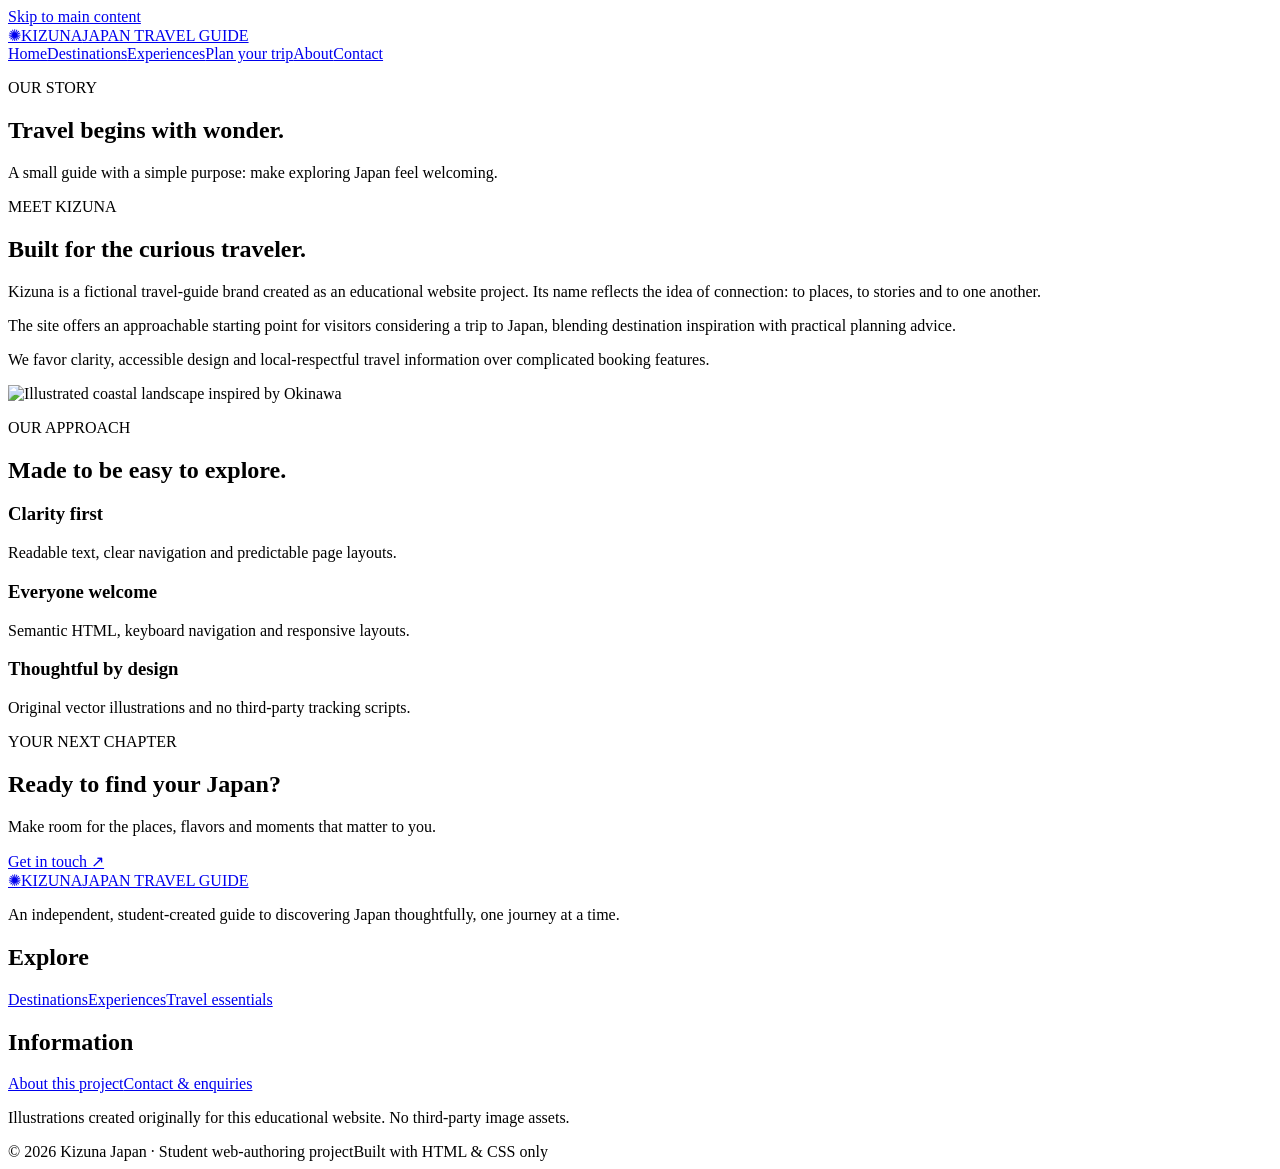
==== about.html @ d8e3e2d5 "Add files via upload" ====
<!doctype html>
<html lang="en"><head><meta charset="utf-8"><meta name="viewport" content="width=device-width,initial-scale=1"><meta name="description" content="Learn about Kizuna Japan, an educational tourism website designed for accessible browsing."><title>About | Kizuna Japan</title><link rel="stylesheet" href="assets/css/styles.css"><link rel="icon" type="image/svg+xml" href="assets/images/favicon.svg"></head>
<body><a class="skip" href="#main">Skip to main content</a><header class="site-header"><div class="container nav-container"><a class="brand" href="index.html" aria-label="Kizuna Japan home"><span class="brand-mark" aria-hidden="true">✺</span><span>KIZUNA<span class="brand-sub">JAPAN TRAVEL GUIDE</span></span></a><nav class="nav" aria-label="Main navigation"><a href="index.html">Home</a><a href="destinations.html">Destinations</a><a href="experiences.html">Experiences</a><a href="plan.html">Plan your trip</a><a href="about.html" aria-current="page" class="active">About</a><a href="contact.html">Contact</a></nav></div></header><main id="main"><section class="page-banner"><div class="container"><p class="eyebrow">OUR STORY</p><h1>Travel begins with wonder.</h1><p class="lead">A small guide with a simple purpose: make exploring Japan feel welcoming.</p></div></section><section class="section"><div class="container split"><div><p class="eyebrow">MEET KIZUNA</p><h2>Built for the curious traveler.</h2><p>Kizuna is a fictional travel-guide brand created as an educational website project. Its name reflects the idea of connection: to places, to stories and to one another.</p><p>The site offers an approachable starting point for visitors considering a trip to Japan, blending destination inspiration with practical planning advice.</p><p>We favor clarity, accessible design and local-respectful travel information over complicated booking features.</p></div><img class="split-image" src="assets/images/okinawa.svg" alt="Illustrated coastal landscape inspired by Okinawa" width="1200" height="800" loading="lazy"></div></section><section class="section soft"><div class="container"><div class="section-head"><div><p class="eyebrow">OUR APPROACH</p><h2>Made to be easy to explore.</h2></div></div><div class="values"><article><h3>Clarity first</h3><p>Readable text, clear navigation and predictable page layouts.</p></article><article><h3>Everyone welcome</h3><p>Semantic HTML, keyboard navigation and responsive layouts.</p></article><article><h3>Thoughtful by design</h3><p>Original vector illustrations and no third-party tracking scripts.</p></article></div></div></section><section class="cta-section"><div class="container cta-inner"><div><p class="eyebrow">YOUR NEXT CHAPTER</p><h2>Ready to find your Japan?</h2><p>Make room for the places, flavors and moments that matter to you.</p></div><a class="btn btn-light" href="contact.html">Get in touch <span aria-hidden="true">↗</span></a></div></section></main><footer class="site-footer"><div class="container footer-grid"><div><a class="brand footer-brand" href="index.html"><span class="brand-mark" aria-hidden="true">✺</span><span>KIZUNA<span class="brand-sub">JAPAN TRAVEL GUIDE</span></span></a><p>An independent, student-created guide to discovering Japan thoughtfully, one journey at a time.</p></div><div><h2>Explore</h2><a href="destinations.html">Destinations</a><a href="experiences.html">Experiences</a><a href="plan.html">Travel essentials</a></div><div><h2>Information</h2><a href="about.html">About this project</a><a href="contact.html">Contact & enquiries</a><p class="fine">Illustrations created originally for this educational website. No third-party image assets.</p></div></div><div class="container footer-bottom"><span>© 2026 Kizuna Japan · Student web-authoring project</span><span>Built with HTML & CSS only</span></div></footer></body></html>
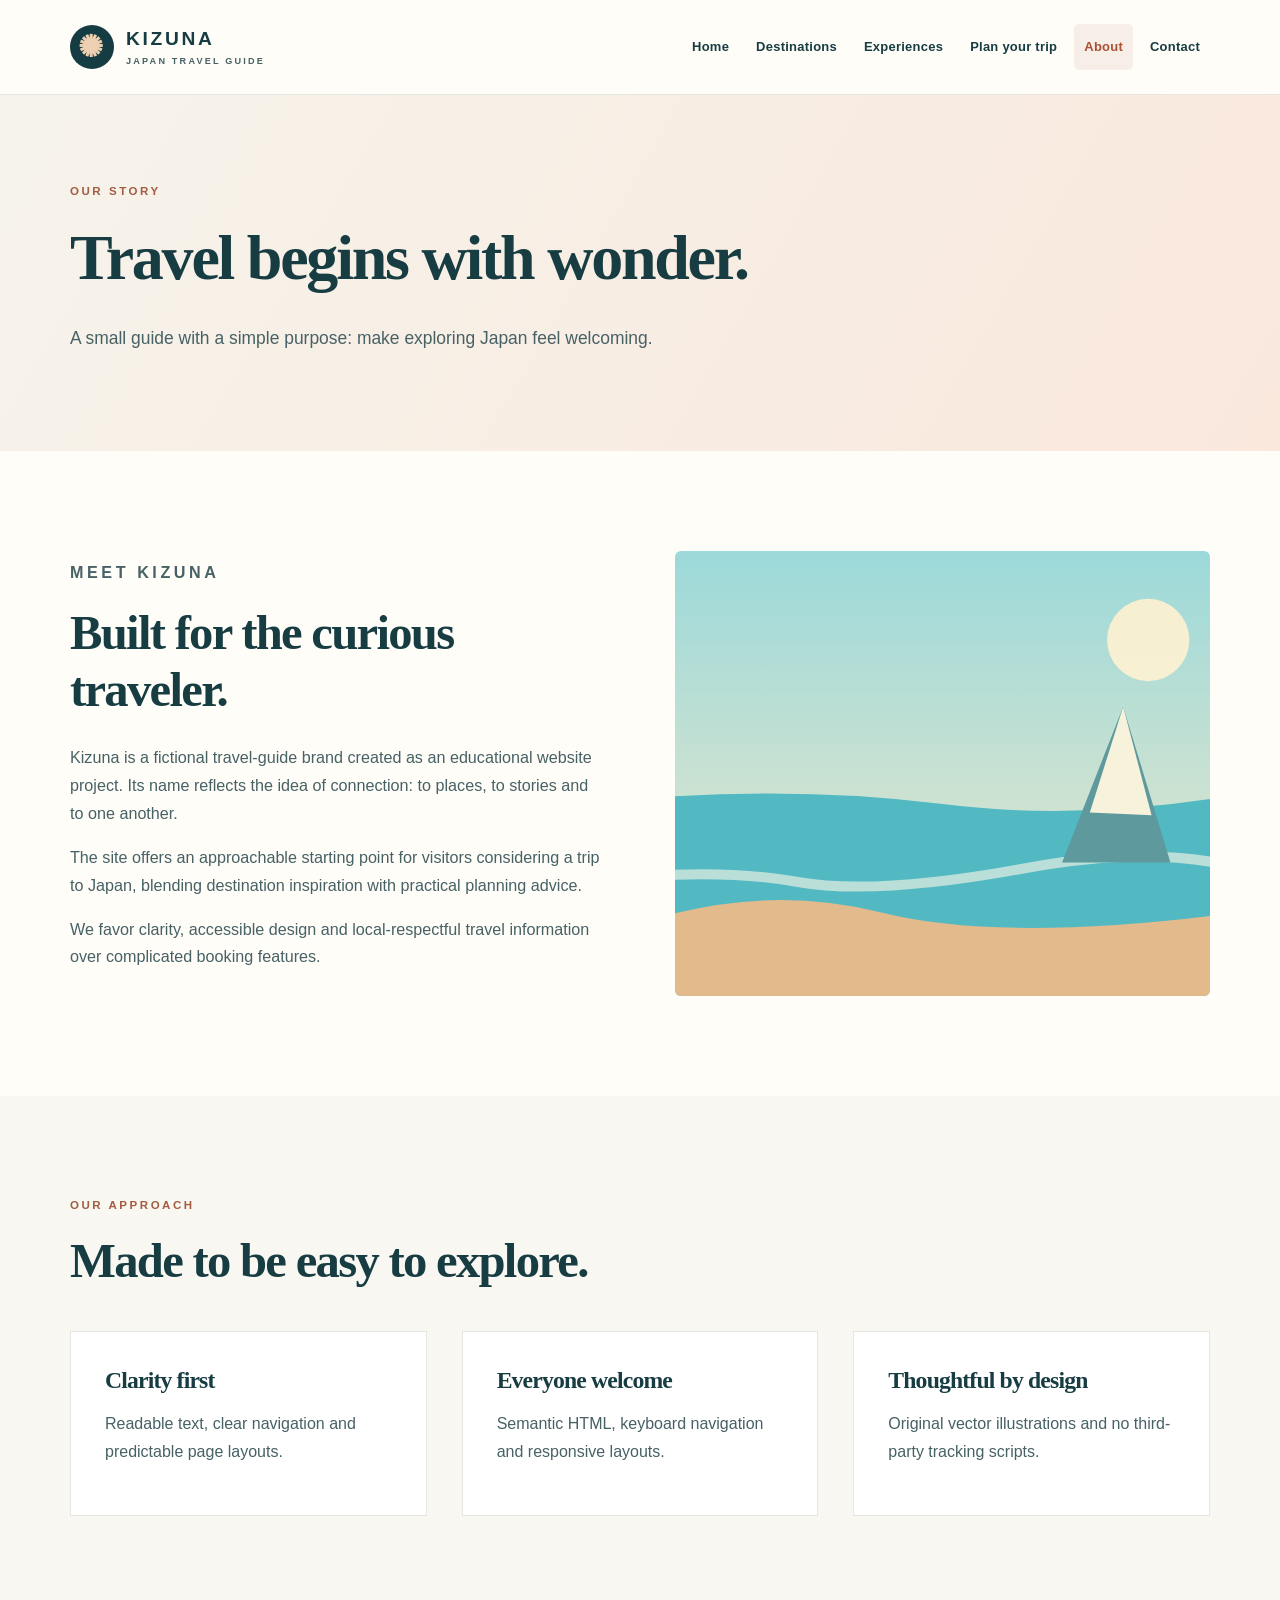
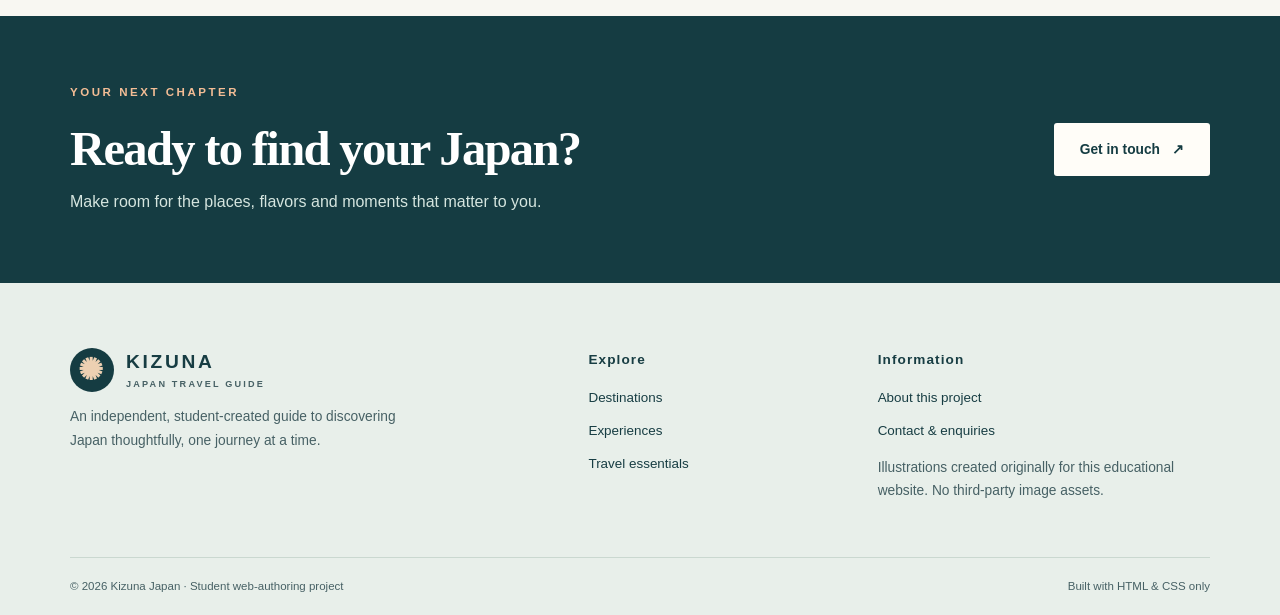
==== commit 0e920a17: "Fix GitHub Pages asset paths across site pages Co-authored-by: usama-bin-safder <248262646+usama-bin" ====
--- a/about.html
+++ b/about.html
@@ -1,3 +1,3 @@
 <!doctype html>
-<html lang="en"><head><meta charset="utf-8"><meta name="viewport" content="width=device-width,initial-scale=1"><meta name="description" content="Learn about Kizuna Japan, an educational tourism website designed for accessible browsing."><title>About | Kizuna Japan</title><link rel="stylesheet" href="assets/css/styles.css"><link rel="icon" type="image/svg+xml" href="assets/images/favicon.svg"></head>
-<body><a class="skip" href="#main">Skip to main content</a><header class="site-header"><div class="container nav-container"><a class="brand" href="index.html" aria-label="Kizuna Japan home"><span class="brand-mark" aria-hidden="true">✺</span><span>KIZUNA<span class="brand-sub">JAPAN TRAVEL GUIDE</span></span></a><nav class="nav" aria-label="Main navigation"><a href="index.html">Home</a><a href="destinations.html">Destinations</a><a href="experiences.html">Experiences</a><a href="plan.html">Plan your trip</a><a href="about.html" aria-current="page" class="active">About</a><a href="contact.html">Contact</a></nav></div></header><main id="main"><section class="page-banner"><div class="container"><p class="eyebrow">OUR STORY</p><h1>Travel begins with wonder.</h1><p class="lead">A small guide with a simple purpose: make exploring Japan feel welcoming.</p></div></section><section class="section"><div class="container split"><div><p class="eyebrow">MEET KIZUNA</p><h2>Built for the curious traveler.</h2><p>Kizuna is a fictional travel-guide brand created as an educational website project. Its name reflects the idea of connection: to places, to stories and to one another.</p><p>The site offers an approachable starting point for visitors considering a trip to Japan, blending destination inspiration with practical planning advice.</p><p>We favor clarity, accessible design and local-respectful travel information over complicated booking features.</p></div><img class="split-image" src="assets/images/okinawa.svg" alt="Illustrated coastal landscape inspired by Okinawa" width="1200" height="800" loading="lazy"></div></section><section class="section soft"><div class="container"><div class="section-head"><div><p class="eyebrow">OUR APPROACH</p><h2>Made to be easy to explore.</h2></div></div><div class="values"><article><h3>Clarity first</h3><p>Readable text, clear navigation and predictable page layouts.</p></article><article><h3>Everyone welcome</h3><p>Semantic HTML, keyboard navigation and responsive layouts.</p></article><article><h3>Thoughtful by design</h3><p>Original vector illustrations and no third-party tracking scripts.</p></article></div></div></section><section class="cta-section"><div class="container cta-inner"><div><p class="eyebrow">YOUR NEXT CHAPTER</p><h2>Ready to find your Japan?</h2><p>Make room for the places, flavors and moments that matter to you.</p></div><a class="btn btn-light" href="contact.html">Get in touch <span aria-hidden="true">↗</span></a></div></section></main><footer class="site-footer"><div class="container footer-grid"><div><a class="brand footer-brand" href="index.html"><span class="brand-mark" aria-hidden="true">✺</span><span>KIZUNA<span class="brand-sub">JAPAN TRAVEL GUIDE</span></span></a><p>An independent, student-created guide to discovering Japan thoughtfully, one journey at a time.</p></div><div><h2>Explore</h2><a href="destinations.html">Destinations</a><a href="experiences.html">Experiences</a><a href="plan.html">Travel essentials</a></div><div><h2>Information</h2><a href="about.html">About this project</a><a href="contact.html">Contact & enquiries</a><p class="fine">Illustrations created originally for this educational website. No third-party image assets.</p></div></div><div class="container footer-bottom"><span>© 2026 Kizuna Japan · Student web-authoring project</span><span>Built with HTML & CSS only</span></div></footer></body></html>+<html lang="en"><head><meta charset="utf-8"><meta name="viewport" content="width=device-width,initial-scale=1"><meta name="description" content="Learn about Kizuna Japan, an educational tourism website designed for accessible browsing."><title>About | Kizuna Japan</title><link rel="stylesheet" href="styles.css"><link rel="icon" type="image/svg+xml" href="favicon.svg"></head>
+<body><a class="skip" href="#main">Skip to main content</a><header class="site-header"><div class="container nav-container"><a class="brand" href="index.html" aria-label="Kizuna Japan home"><span class="brand-mark" aria-hidden="true">✺</span><span>KIZUNA<span class="brand-sub">JAPAN TRAVEL GUIDE</span></span></a><nav class="nav" aria-label="Main navigation"><a href="index.html">Home</a><a href="destinations.html">Destinations</a><a href="experiences.html">Experiences</a><a href="plan.html">Plan your trip</a><a href="about.html" aria-current="page" class="active">About</a><a href="contact.html">Contact</a></nav></div></header><main id="main"><section class="page-banner"><div class="container"><p class="eyebrow">OUR STORY</p><h1>Travel begins with wonder.</h1><p class="lead">A small guide with a simple purpose: make exploring Japan feel welcoming.</p></div></section><section class="section"><div class="container split"><div><p class="eyebrow">MEET KIZUNA</p><h2>Built for the curious traveler.</h2><p>Kizuna is a fictional travel-guide brand created as an educational website project. Its name reflects the idea of connection: to places, to stories and to one another.</p><p>The site offers an approachable starting point for visitors considering a trip to Japan, blending destination inspiration with practical planning advice.</p><p>We favor clarity, accessible design and local-respectful travel information over complicated booking features.</p></div><img class="split-image" src="okinawa.svg" alt="Illustrated coastal landscape inspired by Okinawa" width="1200" height="800" loading="lazy"></div></section><section class="section soft"><div class="container"><div class="section-head"><div><p class="eyebrow">OUR APPROACH</p><h2>Made to be easy to explore.</h2></div></div><div class="values"><article><h3>Clarity first</h3><p>Readable text, clear navigation and predictable page layouts.</p></article><article><h3>Everyone welcome</h3><p>Semantic HTML, keyboard navigation and responsive layouts.</p></article><article><h3>Thoughtful by design</h3><p>Original vector illustrations and no third-party tracking scripts.</p></article></div></div></section><section class="cta-section"><div class="container cta-inner"><div><p class="eyebrow">YOUR NEXT CHAPTER</p><h2>Ready to find your Japan?</h2><p>Make room for the places, flavors and moments that matter to you.</p></div><a class="btn btn-light" href="contact.html">Get in touch <span aria-hidden="true">↗</span></a></div></section></main><footer class="site-footer"><div class="container footer-grid"><div><a class="brand footer-brand" href="index.html"><span class="brand-mark" aria-hidden="true">✺</span><span>KIZUNA<span class="brand-sub">JAPAN TRAVEL GUIDE</span></span></a><p>An independent, student-created guide to discovering Japan thoughtfully, one journey at a time.</p></div><div><h2>Explore</h2><a href="destinations.html">Destinations</a><a href="experiences.html">Experiences</a><a href="plan.html">Travel essentials</a></div><div><h2>Information</h2><a href="about.html">About this project</a><a href="contact.html">Contact & enquiries</a><p class="fine">Illustrations created originally for this educational website. No third-party image assets.</p></div></div><div class="container footer-bottom"><span>© 2026 Kizuna Japan · Student web-authoring project</span><span>Built with HTML & CSS only</span></div></footer></body></html>
--- a/styles.css
+++ b/styles.css
@@ -0,0 +1,2 @@
+@import url('https://fonts.googleapis.com/css2?family=DM+Sans:wght@400;500;600;700&family=Playfair+Display:ital,wght@0,500;0,600;0,700;1,500&display=swap');
+:root{--ink:#173d43;--ink2:#476165;--light:#f8f7f2;--cream:#fffdf8;--line:#e6e8df;--coral:#d78665;--dark:#153c42;--focus:#ac4a22}*{box-sizing:border-box}html{scroll-behavior:smooth}body{margin:0;color:var(--ink);font-family:'DM Sans',Arial,sans-serif;background:var(--cream);line-height:1.72}img{max-width:100%;height:auto;display:block}a{color:inherit;text-decoration:none}a:hover{text-decoration:underline}button,input,textarea,select{font:inherit}button{cursor:pointer}a:focus-visible,button:focus-visible,input:focus-visible,select:focus-visible,textarea:focus-visible{outline:3px solid var(--focus);outline-offset:3px}.container{width:min(1140px,calc(100% - 44px));margin:auto}.skip{position:absolute;z-index:20;left:12px;top:-80px;background:#fff;padding:12px}.skip:focus{top:12px}.site-header{background:#fffdf8;border-bottom:1px solid var(--line);position:relative;z-index:1}.nav-container{display:flex;justify-content:space-between;align-items:center;gap:24px;min-height:94px}.brand{display:inline-flex;align-items:center;gap:12px;font-weight:700;letter-spacing:.14em;font-size:1.2rem;line-height:1.1;white-space:nowrap}.brand-mark{display:grid;place-items:center;background:var(--dark);color:#edd0b2;border-radius:50%;width:44px;height:44px;font-size:30px;line-height:1}.brand-sub{display:block;font-size:.57rem;font-weight:600;letter-spacing:.24em;color:var(--ink2);margin-top:7px}.nav{display:flex;flex-wrap:wrap;justify-content:flex-end;gap:4px 7px}.nav a{font-size:.81rem;font-weight:700;letter-spacing:.02em;padding:12px 10px;border-radius:5px}.nav a:hover,.nav a.active{color:#a85134;background:#f7eee7;text-decoration:none}.hero{padding:70px 0 88px;background:linear-gradient(155deg,#f9f7f0 12%,#f9eee7 100%)}.hero-grid{display:grid;grid-template-columns:1fr 1.1fr;align-items:center;gap:64px}.eyebrow{color:#a35c40;letter-spacing:.22em;font-size:.72rem;font-weight:700;margin:0 0 18px;text-transform:uppercase}h1,h2,h3{font-family:'Playfair Display',Georgia,serif;line-height:1.19;letter-spacing:-.035em}h1{font-size:clamp(3.3rem,5.3vw,5.6rem);margin:0 0 26px}h1 em{font-weight:500;color:#bb795b}h2{font-size:clamp(2.2rem,3.8vw,3.65rem);margin:0 0 24px}h3{font-size:1.48rem;margin:0 0 12px}.lead{color:var(--ink2);font-size:1.09rem;max-width:550px;line-height:1.9}.hero-actions{display:flex;align-items:center;flex-wrap:wrap;gap:26px;margin-top:34px}.btn{display:inline-flex;gap:12px;align-items:center;justify-content:center;border:2px solid transparent;padding:13px 24px;min-height:52px;font-weight:700;font-size:.86rem;text-decoration:none;transition:transform .15s,background .15s;border-radius:3px}.btn:hover{text-decoration:none;transform:translateY(-2px)}.btn-primary{background:var(--dark);color:white}.btn-primary:hover{background:#295861}.btn-outline{border-color:var(--dark);color:var(--dark)}.btn-outline:hover{background:#eaf1ee}.btn-light{background:#fffdf8;color:var(--dark)}.text-link,.card-link{font-weight:700;font-size:.87rem;border-bottom:1px solid #b58670;padding-bottom:5px}.hero-media{position:relative}.hero-media img{border-radius:260px 260px 16px 16px;aspect-ratio:4/4.3;object-fit:cover;box-shadow:20px 22px 0 rgba(215,134,101,.14)}.image-tag{position:absolute;bottom:24px;left:-24px;background:#fffdf8;box-shadow:0 14px 34px #162d2b22;font-size:.72rem;letter-spacing:.14em;font-weight:700;padding:17px}.hero-note{display:flex;gap:10px;align-items:center;color:var(--ink2);font-size:.8rem;margin-top:52px}.note-dot{width:9px;height:9px;border-radius:50%;background:#ce8b6c}.section{padding:100px 0}.soft{background:var(--light)}.section-head{display:flex;justify-content:space-between;gap:32px;align-items:end;margin-bottom:40px}.section-head h2{margin-bottom:0}.section-head>p{max-width:285px;color:var(--ink2);margin:0}.cards{display:grid;grid-template-columns:repeat(3,minmax(0,1fr));gap:26px}.card{background:white;border:1px solid var(--line);box-shadow:0 14px 35px #1a46400a}.card-image{display:block;overflow:hidden}.card-image img{height:220px;width:100%;object-fit:cover;transition:transform .2s}.card-image:hover img{transform:scale(1.025)}.card-body{padding:28px}.card-tag{font-weight:700;letter-spacing:.16em;color:#9a6247;font-size:.67rem}.card h3{margin:12px 0}.card p,.split p,.feature p,.destination-row p,.values p,.contact-aside p{color:var(--ink2)}.card p{min-height:82px}.card-link{display:inline-block;margin-top:8px}.centered{text-align:center;margin-top:43px}.split{display:grid;grid-template-columns:1fr 1fr;gap:70px;align-items:center}.split-image{width:100%;height:445px;object-fit:cover;border-radius:6px}.split p{font-size:1.01rem}.split .btn{margin-top:14px}.cta-section{background:var(--dark);color:white;padding:67px 0}.cta-inner{display:flex;justify-content:space-between;align-items:center;gap:35px}.cta-inner h2{margin-bottom:9px}.cta-inner p:not(.eyebrow){color:#d5e5df;margin:0}.cta-inner .eyebrow{color:#f3bd95}.page-banner{padding:87px 0 78px;background:linear-gradient(120deg,#f6f3eb,#fae8dd)}.page-banner h1{font-size:clamp(2.9rem,5vw,4.9rem);max-width:850px}.page-banner .lead{max-width:730px}.destination-list{display:grid;gap:75px}.destination-row{display:grid;grid-template-columns:1fr 1fr;align-items:center;gap:75px;scroll-margin-top:20px}.destination-row:nth-child(even) img{order:2}.destination-row img{height:325px;width:100%;object-fit:cover;border-radius:8px}.destination-row h2{font-size:2.8rem;margin-bottom:8px}.destination-row h3{font-family:'DM Sans',Arial,sans-serif;font-size:1rem;letter-spacing:.02em}.mini-detail{font-size:.85rem;font-weight:700;color:#a05c45!important;margin:18px 0}.feature-grid{display:grid;grid-template-columns:repeat(2,1fr);gap:20px}.feature{padding:40px;border:1px solid var(--line);background:#fff;min-height:275px}.feature-num{font-size:.7rem;letter-spacing:.2em;color:#b16c4d;font-weight:700}.feature h2{font-size:2.1rem;margin-top:24px}.steps{max-width:860px}.steps article{display:grid;grid-template-columns:75px 1fr;gap:25px;border-bottom:1px solid var(--line);padding:29px 0}.steps article>span{font-family:Georgia,serif;color:#bb795b;font-size:2.3rem}.steps p{color:var(--ink2)}.tip{background:#f5ede4;border-left:4px solid #bd7956;padding:20px 26px;margin-top:36px}.tip p{margin:7px 0 0;color:var(--ink2)}.values{display:grid;grid-template-columns:repeat(3,1fr);gap:35px}.values article{background:white;border:1px solid var(--line);padding:34px}.contact-grid{display:grid;grid-template-columns:.8fr 1.2fr;gap:75px}.contact-form{border:1px solid var(--line);background:white;padding:42px;box-shadow:0 16px 40px #163a3e0b}.field{margin-bottom:21px}.field label{display:block;font-size:.89rem;font-weight:700;margin-bottom:8px}.field label span{color:#a34a35}.field input:not([type=checkbox]),.field select,.field textarea{width:100%;border:1px solid #b7c4c0;padding:12px 13px;border-radius:3px;background:#fff;color:var(--ink)}.field textarea{resize:vertical}.checkbox{display:flex!important;gap:12px;align-items:flex-start;font-weight:500!important}.checkbox input{width:17px;height:17px;margin-top:5px;flex:none}.fine{font-size:.77rem;color:var(--ink2)}.narrow{max-width:720px}.site-footer{background:#e8efea;padding:65px 0 18px}.footer-grid{display:grid;grid-template-columns:2fr 1fr 1.45fr;gap:60px}.footer-grid p{color:var(--ink2);font-size:.86rem;max-width:350px}.footer-grid h2{font-family:'DM Sans',Arial,sans-serif;font-size:.85rem;letter-spacing:.08em;margin:4px 0 18px}.footer-grid a:not(.brand){display:block;font-size:.84rem;margin:0 0 10px}.footer-bottom{border-top:1px solid #cad8d0;padding-top:19px;margin-top:40px;display:flex;justify-content:space-between;gap:18px;font-size:.72rem;color:var(--ink2)}@media(max-width:1000px){.nav-container{padding:18px 0;flex-direction:column}.nav{justify-content:center}.hero-grid{gap:40px}.cards{gap:16px}.card-body{padding:21px}.split,.destination-row{gap:35px}}@media(max-width:700px){.container{width:min(100% - 32px,1140px)}.nav a{font-size:.74rem;padding:8px}.hero{padding:45px 0}.hero-grid,.split,.destination-row,.contact-grid{grid-template-columns:1fr}.hero-grid{gap:35px}.hero-media{max-width:540px}.hero-media img{max-height:390px}.image-tag{left:8px}.hero-note{margin-top:24px}.section{padding:65px 0}.section-head,.cta-inner{display:block}.section-head>p{margin-top:16px}.cards,.feature-grid,.values{grid-template-columns:1fr}.card p{min-height:0}.card-image img{height:235px}.split-image{height:280px}.page-banner{padding:55px 0}.destination-list{gap:55px}.destination-row:nth-child(even) img{order:0}.destination-row img{height:255px}.destination-row h2{font-size:2.3rem}.feature{min-height:0;padding:28px}.cta-inner .btn{margin-top:25px}.contact-form{padding:22px}.footer-grid{grid-template-columns:1fr;gap:22px}.footer-bottom{flex-direction:column}.steps article{grid-template-columns:50px 1fr;gap:14px}.steps article>span{font-size:1.7rem}}@media(prefers-reduced-motion:reduce){html{scroll-behavior:auto}*,*::before,*::after{transition:none!important}}
